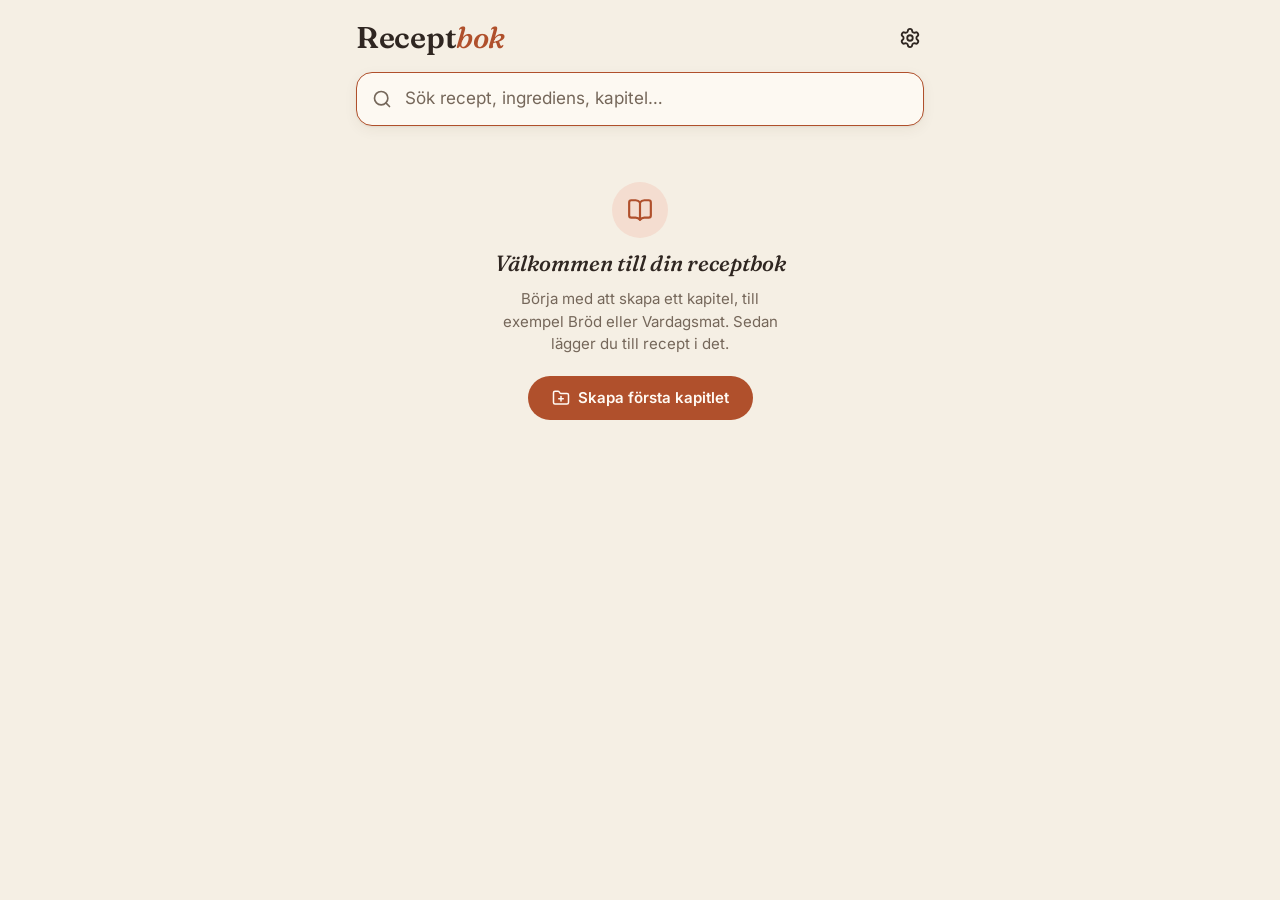
==== index.html @ 86feeeb1 "PWA: manifest, appikoner, service worker för offline och uppdateringsbanner Co-Authored-By: Claude O" ====
<!doctype html>
<html lang="sv">
<head>
<meta charset="utf-8">
<meta name="viewport" content="width=device-width, initial-scale=1, viewport-fit=cover">
<title>Receptbok</title>
<meta name="description" content="Personlig receptbok som fungerar offline.">
<meta name="theme-color" content="#f5efe4" media="(prefers-color-scheme: light)">
<meta name="theme-color" content="#1c1714" media="(prefers-color-scheme: dark)">
<link rel="manifest" href="manifest.webmanifest">
<link rel="icon" type="image/png" href="icons/favicon.png">
<link rel="apple-touch-icon" href="icons/apple-touch-icon.png">
<link rel="preload" href="fonts/inter-latin-wght-normal.woff2" as="font" type="font/woff2" crossorigin>
<link rel="preload" href="fonts/fraunces-latin-wght-normal.woff2" as="font" type="font/woff2" crossorigin>
<link rel="stylesheet" href="css/tokens.css">
<link rel="stylesheet" href="css/app.css">
<link rel="modulepreload" href="js/db.js">
<link rel="modulepreload" href="js/migrate.js">
<link rel="modulepreload" href="js/store.js">
<link rel="modulepreload" href="js/router.js">
<link rel="modulepreload" href="js/ui.js">
<link rel="modulepreload" href="js/icons.js">
<link rel="modulepreload" href="js/format.js">
<link rel="modulepreload" href="js/search.js">
<link rel="modulepreload" href="js/components.js">
<link rel="modulepreload" href="js/views/home.js">
<script type="module" src="js/app.js"></script>
</head>
<body>
<div id="app" class="app"></div>
<noscript><p style="padding:16px">Receptbok behöver JavaScript för att fungera.</p></noscript>
</body>
</html>
---- css/tokens.css ----
/* Design tokens för Receptbok.
   Ändra färger, typsnitt, avstånd och radier här – allt annat utgår från dessa. */

@font-face {
  font-family: "Fraunces";
  src: url("../fonts/fraunces-latin-wght-normal.woff2") format("woff2");
  font-weight: 300 800;
  font-style: normal;
  font-display: swap;
}
@font-face {
  font-family: "Fraunces";
  src: url("../fonts/fraunces-latin-wght-italic.woff2") format("woff2");
  font-weight: 300 800;
  font-style: italic;
  font-display: swap;
}
@font-face {
  font-family: "Inter";
  src: url("../fonts/inter-latin-wght-normal.woff2") format("woff2");
  font-weight: 400 700;
  font-style: normal;
  font-display: swap;
}

:root {
  /* Färger – ljust läge: papper, varm mörk text, terrakotta */
  --bg: #f5efe4;
  --surface: #fdf9f2;
  --surface-2: #ece3d4;
  --text: #2f2621;
  --text-muted: #75675a;
  --line: #e2d6c4;
  --accent: #b0502c;
  --accent-strong: #933f20;
  --accent-ink: #fffaf4;
  --accent-soft: #f4ddd0;
  --success: #5e7a3a;
  --snack-action: #f0a07f;
  --danger: #a8322a;
  --shadow: 0 1px 2px rgb(70 45 25 / .06), 0 4px 14px rgb(70 45 25 / .06);

  /* "Under utveckling": anteckningsblock */
  --dev-bg: #fbf5df;
  --dev-line: #ece0b4;
  --dev-ink: #7d6111;
  --dev-soft: #f3e7bd;

  /* Kapitelfärger */
  --ch-terrakotta: #b0502c;
  --ch-oliv: #6b7a37;
  --ch-senap: #b08417;
  --ch-plommon: #84466a;
  --ch-skog: #3f6b5a;
  --ch-lera: #8a6248;

  /* Typografi */
  --font-serif: "Fraunces", "Iowan Old Style", Georgia, serif;
  --font-sans: "Inter", system-ui, -apple-system, "Segoe UI", Roboto, sans-serif;
  --fs-xs: .8125rem;
  --fs-sm: .9375rem;
  --fs-base: 1.0625rem;
  --fs-lg: 1.25rem;
  --fs-xl: 1.375rem;
  --fs-2xl: clamp(1.5rem, 1rem + 2.6vw, 1.875rem);
  --fs-cook: 1.3125rem;
  --lh: 1.5;

  /* Avstånd och former */
  --sp-1: 4px;
  --sp-2: 8px;
  --sp-3: 12px;
  --sp-4: 16px;
  --sp-5: 24px;
  --sp-6: 32px;
  --sp-7: 48px;
  --radius-sm: 10px;
  --radius: 16px;
  --radius-lg: 22px;
  --tap: 44px;
  --dur: 180ms;

  color-scheme: light;
}

@media (prefers-color-scheme: dark) {
  :root:not([data-theme="light"]) {
    --bg: #1c1714;
    --surface: #26201b;
    --surface-2: #322a23;
    --text: #f0e6d9;
    --text-muted: #a99a8a;
    --line: #3b3129;
    --accent: #e27e57;
    --accent-strong: #f0956f;
    --accent-ink: #1c1714;
    --accent-soft: #48291c;
    --success: #9db86b;
    --snack-action: #a8441f;
    --danger: #f08b7c;
    --shadow: 0 1px 2px rgb(0 0 0 / .25), 0 4px 14px rgb(0 0 0 / .2);
    --dev-bg: #29231a;
    --dev-line: #3a311f;
    --dev-ink: #dcb75a;
    --dev-soft: #3d3220;
    --ch-terrakotta: #e27e57;
    --ch-oliv: #a8b86a;
    --ch-senap: #dcb75a;
    --ch-plommon: #c98bb0;
    --ch-skog: #7fb39d;
    --ch-lera: #c49a7e;
    color-scheme: dark;
  }
}
:root[data-theme="dark"] {
  --bg: #1c1714;
  --surface: #26201b;
  --surface-2: #322a23;
  --text: #f0e6d9;
  --text-muted: #a99a8a;
  --line: #3b3129;
  --accent: #e27e57;
  --accent-strong: #f0956f;
  --accent-ink: #1c1714;
  --accent-soft: #48291c;
  --success: #9db86b;
  --snack-action: #a8441f;
  --danger: #f08b7c;
  --shadow: 0 1px 2px rgb(0 0 0 / .25), 0 4px 14px rgb(0 0 0 / .2);
  --dev-bg: #29231a;
  --dev-line: #3a311f;
  --dev-ink: #dcb75a;
  --dev-soft: #3d3220;
  --ch-terrakotta: #e27e57;
  --ch-oliv: #a8b86a;
  --ch-senap: #dcb75a;
  --ch-plommon: #c98bb0;
  --ch-skog: #7fb39d;
  --ch-lera: #c49a7e;
  color-scheme: dark;
}

@media (prefers-reduced-motion: reduce) {
  :root { --dur: 0ms; }
}
---- css/app.css ----
/* Receptbok – appens utseende. Färger, typsnitt och avstånd kommer från tokens.css. */

*, *::before, *::after { box-sizing: border-box; }
html { -webkit-text-size-adjust: 100%; text-size-adjust: 100%; -webkit-tap-highlight-color: transparent; }
body {
  margin: 0;
  background: var(--bg);
  color: var(--text);
  font: 400 var(--fs-base)/var(--lh) var(--font-sans);
  overflow-x: hidden;
  overscroll-behavior-y: none;
}
button, input, select, textarea { font: inherit; color: inherit; }
button { cursor: pointer; }
a { color: inherit; text-decoration: none; }
h1, h2, h3 { overflow-wrap: break-word; hyphens: auto; }
[hidden] { display: none !important; }
.icon { width: 1.25em; height: 1.25em; flex: none; display: block; }
:focus-visible { outline: 2px solid var(--accent); outline-offset: 2px; border-radius: 6px; }
.sr-only { position: absolute; width: 1px; height: 1px; overflow: hidden; clip: rect(0 0 0 0); white-space: nowrap; }
.muted { color: var(--text-muted); }

.app { max-width: 600px; margin: 0 auto; min-height: 100dvh; }
.view { min-height: 100dvh; padding-bottom: calc(var(--sp-6) + env(safe-area-inset-bottom, 0px)); }
.page { padding: 0 var(--sp-4); }

/* ---------- Övergångar mellan vyer ---------- */
@media (prefers-reduced-motion: no-preference) {
  ::view-transition-old(root), ::view-transition-new(root) { animation-duration: 200ms; animation-timing-function: ease; }
  [data-nav="forward"]::view-transition-new(root) { animation-name: vt-in-right; }
  [data-nav="forward"]::view-transition-old(root) { animation-name: vt-fade-out; }
  [data-nav="back"]::view-transition-new(root) { animation-name: vt-in-left; }
  [data-nav="back"]::view-transition-old(root) { animation-name: vt-fade-out; }
  .view { animation: view-in var(--dur) ease; }
}
@keyframes vt-in-right { from { opacity: 0; transform: translateX(24px); } }
@keyframes vt-in-left { from { opacity: 0; transform: translateX(-24px); } }
@keyframes vt-fade-out { to { opacity: 0; } }
@keyframes view-in { from { opacity: .4; } }

/* ---------- Appbar och knappar ---------- */
.appbar {
  position: sticky; top: 0; z-index: 10;
  display: flex; align-items: center; gap: var(--sp-1);
  padding: calc(var(--sp-2) + env(safe-area-inset-top, 0px)) var(--sp-2) var(--sp-2);
  background: color-mix(in srgb, var(--bg) 92%, transparent);
  backdrop-filter: blur(8px);
}
.appbar .spacer { flex: 1; }
.icon-btn {
  width: var(--tap); height: var(--tap); flex: none; border-radius: 999px; border: 0; background: none;
  display: grid; place-items: center; color: var(--text); transition: background var(--dur);
}
.icon-btn:active { background: var(--surface-2); }
.icon-btn:disabled { opacity: .3; }
.icon-btn .icon { width: 22px; height: 22px; }

.btn {
  display: inline-flex; align-items: center; justify-content: center; gap: var(--sp-2);
  min-height: var(--tap); padding: 0 var(--sp-5); border-radius: 999px; border: 0;
  font-weight: 600; font-size: var(--fs-sm); text-align: center;
  transition: transform var(--dur), background var(--dur), filter var(--dur);
  -webkit-user-select: none; user-select: none;
}
.btn:active { transform: scale(.97); filter: brightness(.95); }
.btn .icon { width: 18px; height: 18px; }
.btn-primary { background: var(--accent); color: var(--accent-ink); }
.btn-quiet { background: var(--surface-2); color: var(--text); }
.btn-danger { background: transparent; color: var(--danger); box-shadow: inset 0 0 0 1.5px currentColor; }
.btn-small { min-height: 40px; padding: 0 var(--sp-4); }
.btn-wide { width: 100%; }
.text-btn { border: 0; background: none; color: var(--accent); font-weight: 600; font-size: var(--fs-sm); display: inline-flex; align-items: center; gap: 6px; min-height: var(--tap); padding: 0 var(--sp-2); }
.text-btn .icon { width: 16px; height: 16px; }

.section-title { font: 600 var(--fs-xs)/1 var(--font-sans); text-transform: uppercase; letter-spacing: .09em; color: var(--text-muted); margin: 0 0 var(--sp-3); }
.section-head { display: flex; align-items: center; justify-content: space-between; margin-bottom: var(--sp-1); }
.section-head .section-title { margin: 0; }

/* ---------- Startsida ---------- */
.home { padding-top: env(safe-area-inset-top, 0px); }
.home-head { display: flex; align-items: center; justify-content: space-between; padding: var(--sp-4) 0 var(--sp-3); }
.wordmark { font: 600 var(--fs-2xl)/1 var(--font-serif); letter-spacing: -.01em; margin: 0; font-variation-settings: "SOFT" 50; }
.wordmark em { color: var(--accent); font-style: italic; font-weight: 500; }
.home-head .icon-btn { margin-right: calc(var(--sp-2) * -1); }

.search { position: relative; margin-bottom: var(--sp-5); }
.search .search-icon { position: absolute; left: 16px; top: 50%; translate: 0 -50%; color: var(--text-muted); width: 20px; height: 20px; pointer-events: none; }
.search input {
  width: 100%; min-height: 54px; border-radius: var(--radius); border: 1.5px solid transparent;
  background: var(--surface); box-shadow: var(--shadow); padding: 0 52px 0 48px;
  font-size: var(--fs-base); outline: none; transition: border-color var(--dur); -webkit-appearance: none; appearance: none;
}
.search input::-webkit-search-cancel-button { display: none; }
.search input::placeholder { color: var(--text-muted); }
.search input:focus { border-color: var(--accent); }
.search-clear { position: absolute; right: 5px; top: 50%; translate: 0 -50%; color: var(--text-muted); }

.notice {
  display: flex; align-items: center; gap: var(--sp-3); margin-bottom: var(--sp-5);
  padding: var(--sp-3) var(--sp-4); border-radius: var(--radius-sm); background: var(--dev-soft); color: var(--text); font-size: var(--fs-sm);
}
.notice .icon { color: var(--dev-ink); }
.notice u { color: var(--dev-ink); text-underline-offset: 2px; font-weight: 600; }

.chapters { display: grid; grid-template-columns: repeat(auto-fill, minmax(140px, 1fr)); gap: var(--sp-3); margin: var(--sp-2) 0 var(--sp-6); }
.chapter {
  --c: var(--ch-terrakotta);
  position: relative; text-align: left; border: 0;
  background: var(--surface); border-radius: var(--radius); box-shadow: var(--shadow);
  padding: var(--sp-4); min-height: 104px; display: grid; align-content: space-between; gap: var(--sp-3);
  overflow: hidden; transition: transform var(--dur); min-width: 0;
}
.chapter:active { transform: scale(.98); }
.chapter::after { content: ""; position: absolute; inset: auto -20px -34px auto; width: 92px; height: 92px; border-radius: 50%; background: var(--c); opacity: .14; pointer-events: none; }
.chapter .emoji { font-size: 1.5rem; line-height: 1; min-height: 1.5rem; }
.chapter .name { font: 600 var(--fs-lg)/1.15 var(--font-serif); display: block; overflow-wrap: break-word; hyphens: auto; }
.chapter .count { font-size: var(--fs-xs); color: var(--text-muted); font-variant-numeric: tabular-nums; }
.chapter.add { background: none; box-shadow: none; border: 1.5px dashed var(--line); color: var(--text-muted); align-content: center; justify-items: center; font-size: var(--fs-sm); gap: var(--sp-2); }
.chapter.add::after { display: none; }

.rlist { display: grid; gap: var(--sp-2); margin-bottom: var(--sp-6); }
.rrow {
  --c: var(--ch-terrakotta);
  display: flex; align-items: center; gap: var(--sp-3); width: 100%;
  background: var(--surface); border-radius: var(--radius-sm); padding: var(--sp-3) var(--sp-2) var(--sp-3) var(--sp-4); min-height: 60px;
  transition: background var(--dur);
}
.rrow:active { background: var(--surface-2); }
.rrow .dot { width: 10px; height: 10px; border-radius: 50%; background: var(--c); flex: none; }
.rrow .txt { min-width: 0; flex: 1; display: grid; gap: 2px; }
.rrow .t { font: 600 var(--fs-base)/1.25 var(--font-serif); overflow: hidden; text-overflow: ellipsis; white-space: nowrap; }
.rrow .t mark { background: var(--accent-soft); color: inherit; border-radius: 3px; padding: 0 1px; }
.rrow .sub { font-size: var(--fs-xs); color: var(--text-muted); overflow: hidden; text-overflow: ellipsis; white-space: nowrap; }
.rrow .sub b { font-weight: 600; color: var(--text); }
.rrow .chev { color: var(--text-muted); width: 18px; height: 18px; }
.rrow.dev { background: var(--dev-bg); }

.badge { display: inline-flex; align-items: center; gap: 4px; font: 600 11px/1 var(--font-sans); letter-spacing: .04em; text-transform: uppercase; color: var(--dev-ink); background: var(--dev-soft); border-radius: 999px; padding: 5px 8px; white-space: nowrap; width: max-content; }
.badge .icon { width: 12px; height: 12px; }

.empty { text-align: center; padding: var(--sp-6) var(--sp-4); display: grid; gap: var(--sp-3); justify-items: center; }
.empty-icon { width: 56px; height: 56px; border-radius: 50%; display: grid; place-items: center; background: var(--accent-soft); color: var(--accent); }
.empty-icon .icon { width: 26px; height: 26px; }
.empty .big { font: 500 italic var(--fs-xl)/1.2 var(--font-serif); text-wrap: balance; }
.empty p { margin: 0; color: var(--text-muted); font-size: var(--fs-sm); max-width: 32ch; }
.empty .btn { margin-top: var(--sp-2); max-width: 100%; }

/* ---------- Kapitelsida ---------- */
.page-head { padding: var(--sp-1) 0 var(--sp-5); display: grid; gap: var(--sp-1); }
.page-emoji { font-size: 2rem; line-height: 1; }
.page-title { font: 600 var(--fs-2xl)/1.1 var(--font-serif); margin: 0; letter-spacing: -.01em; text-wrap: balance; }
.page-sub { margin: 0; color: var(--text-muted); font-size: var(--fs-sm); }
.chapter-page .page-head { border-left: 4px solid var(--c); padding-left: var(--sp-3); margin-bottom: var(--sp-5); padding-bottom: 0; }
.view-chapter { padding-bottom: calc(96px + env(safe-area-inset-bottom, 0px)); }
.bottom-bar {
  position: fixed; left: 0; right: 0; bottom: 0; z-index: 5;
  padding: var(--sp-3) var(--sp-4) calc(var(--sp-3) + env(safe-area-inset-bottom, 0px));
  background: linear-gradient(to top, var(--bg) 70%, transparent);
  max-width: 600px; margin: 0 auto;
}

/* ---------- Receptvy ---------- */
.recipe { transition: background var(--dur); }
.view-recipe:has(.is-dev), .view-cook:has(.is-dev) { background: var(--dev-bg); }
.view-recipe:has(.is-dev) .appbar { background: color-mix(in srgb, var(--dev-bg) 92%, transparent); }
.recipe-head { padding: 0 var(--sp-5) var(--sp-4); display: grid; gap: var(--sp-2); justify-items: start; }
.kicker { --c: var(--ch-lera); font-size: var(--fs-xs); font-weight: 600; letter-spacing: .08em; text-transform: uppercase; color: var(--c); }
.recipe-title { font: 600 var(--fs-2xl)/1.1 var(--font-serif); margin: 0; letter-spacing: -.01em; text-wrap: balance; font-variation-settings: "SOFT" 30; overflow-wrap: break-word; hyphens: auto; max-width: 100%; }
.meta { color: var(--text-muted); font-size: var(--fs-sm); display: flex; gap: var(--sp-2) var(--sp-4); flex-wrap: wrap; align-items: center; }
.meta > span { display: inline-flex; align-items: center; gap: 6px; }
.meta .icon { width: 16px; height: 16px; }
.tags { display: inline-flex; flex-wrap: wrap; gap: 6px; }
.tag { background: var(--surface-2); color: var(--text-muted); border-radius: 999px; padding: 2px 10px; font-size: var(--fs-xs); }
.desc { margin: var(--sp-1) 0 0; font: 400 italic var(--fs-base)/1.45 var(--font-serif); color: var(--text-muted); }

.seg { margin: 0 var(--sp-5) var(--sp-5); display: grid; grid-template-columns: 1fr 1fr; background: var(--surface-2); border-radius: 999px; padding: 4px; position: relative; }
.is-dev .seg { background: var(--dev-line); }
.seg button { border: 0; background: none; min-height: 40px; border-radius: 999px; font-weight: 600; font-size: var(--fs-sm); color: var(--text-muted); position: relative; z-index: 1; transition: color var(--dur); }
.seg button[aria-selected="true"] { color: var(--text); }
.seg .pill { position: absolute; top: 4px; bottom: 4px; left: 4px; width: calc(50% - 4px); border-radius: 999px; background: var(--surface); box-shadow: var(--shadow); transition: translate var(--dur) ease; }
.seg[data-tab="steps"] .pill { translate: 100% 0; }

.panel { padding: 0 var(--sp-5); }
.group-name { font: 600 italic var(--fs-lg)/1.2 var(--font-serif); margin: var(--sp-5) 0 var(--sp-1); }
.panel > .group-name:first-child { margin-top: 0; }
.ing { list-style: none; margin: 0; padding: 0; }
.ing li {
  display: grid; grid-template-columns: 3.4em 2.4em minmax(0, 1fr); column-gap: var(--sp-2); align-items: baseline;
  min-height: var(--tap); padding: 10px 0; border-bottom: 1px solid var(--line); cursor: pointer;
  transition: opacity var(--dur); -webkit-user-select: none; user-select: none;
}
.is-dev .ing li { border-bottom-color: var(--dev-line); }
.ing li:last-child { border-bottom: 0; }
.ing .amt { text-align: right; font-variant-numeric: tabular-nums; font-weight: 600; }
.ing .unit { color: var(--text-muted); font-size: .92em; overflow-wrap: anywhere; }
.ing .name { min-width: 0; overflow-wrap: break-word; }
.ing .note { color: var(--text-muted); font-size: .88em; }
.ing li.done, .steps li.done { opacity: .38; }
.ing li.done .name { text-decoration: line-through; text-decoration-thickness: 1.5px; }

.steps { list-style: none; margin: 0; padding: 0; display: grid; }
.steps li { display: grid; grid-template-columns: 1.8em minmax(0, 1fr); gap: var(--sp-3); padding: var(--sp-3) 0; cursor: pointer; transition: opacity var(--dur), background var(--dur); -webkit-user-select: none; user-select: none; }
.step-n { font: 600 var(--fs-lg)/1.25 var(--font-serif); color: var(--accent); text-align: right; font-variant-numeric: tabular-nums; }
.steps li.done .step-n { color: var(--success); }
.step-text { overflow-wrap: break-word; }

.recipe-actions { display: flex; gap: var(--sp-3); padding: var(--sp-5) var(--sp-5) 0; flex-wrap: wrap; }
.recipe-actions .btn { flex: 1; min-width: 130px; }

/* ---------- Kokläge ---------- */
.awake {
  position: sticky; top: 0; z-index: 11;
  margin: 0; display: flex; align-items: center; gap: var(--sp-2);
  padding: calc(var(--sp-2) + env(safe-area-inset-top, 0px)) var(--sp-4) var(--sp-2);
  background: var(--accent-soft); color: var(--accent-strong); font: 600 var(--fs-xs)/1.3 var(--font-sans);
}
.awake .icon { width: 16px; height: 16px; }
.awake .pulse { width: 8px; height: 8px; border-radius: 50%; background: var(--accent); margin-left: auto; flex: none; animation: pulse 2.4s ease-in-out infinite; }
.awake.off { background: var(--surface-2); color: var(--text-muted); cursor: pointer; }
.awake.off .pulse { animation: none; background: var(--text-muted); }
@keyframes pulse { 50% { opacity: .25; } }
@media (prefers-reduced-motion: reduce) { .awake .pulse { animation: none; } }
.view-cook .appbar { position: static; }
.cook .seg button { min-height: 48px; font-size: 1rem; }
.cook .panel { font-size: var(--fs-cook); }
.cook .ing li { grid-template-columns: 3.2em 2.2em minmax(0, 1fr); min-height: 56px; padding: 12px 0; line-height: 1.3; }
.cook .steps li { line-height: 1.45; grid-template-columns: 1.4em minmax(0, 1fr); padding: var(--sp-4) 0; border-bottom: 1px solid var(--line); }
.cook .step-n { font-size: 1.25em; line-height: 1.15; }
.cook .steps li.current { background: var(--surface); margin-inline: calc(var(--sp-3) * -1); padding-inline: var(--sp-3); border-radius: var(--radius-sm); border-bottom-color: transparent; box-shadow: var(--shadow); }
.cook .group-name { font-size: 1.1em; }
.exit-cook { margin: var(--sp-5) var(--sp-5) 0; width: calc(100% - 2 * var(--sp-5)); }

/* ---------- Formulär ---------- */
.field { display: grid; gap: 6px; margin-bottom: var(--sp-4); min-width: 0; }
.field-label { font-size: var(--fs-xs); font-weight: 600; color: var(--text-muted); letter-spacing: .02em; }
.field-label .opt { font-weight: 400; }
.field-row { display: grid; grid-template-columns: 1fr 1fr; gap: var(--sp-3); }
.input {
  width: 100%; min-height: var(--tap); border: 1.5px solid var(--line); border-radius: var(--radius-sm);
  background: var(--surface); padding: 8px 12px; font-size: var(--fs-base); outline: none;
  transition: border-color var(--dur); min-width: 0;
}
.input:focus { border-color: var(--accent); }
.input::placeholder { color: var(--text-muted); opacity: .8; }
.input.invalid { border-color: var(--danger); }
textarea.input { resize: none; line-height: 1.4; overflow: hidden; }
select.input { -webkit-appearance: none; appearance: none; padding-right: 32px;
  background-image: linear-gradient(45deg, transparent 50%, var(--text-muted) 50%), linear-gradient(135deg, var(--text-muted) 50%, transparent 50%);
  background-position: calc(100% - 18px) 55%, calc(100% - 13px) 55%; background-size: 5px 5px; background-repeat: no-repeat; }
.field-error { color: var(--danger); font-size: var(--fs-xs); margin: 0; }

/* ---------- Redigera ---------- */
.appbar-edit { gap: var(--sp-2); }
.saved { font-size: var(--fs-xs); color: var(--text-muted); display: inline-flex; align-items: center; gap: 4px; white-space: nowrap; }
.saved .icon { width: 14px; height: 14px; color: var(--success); }
.edit { padding-top: var(--sp-2); }
.title-input {
  width: 100%; border: 0; border-bottom: 1.5px solid var(--line); background: none; outline: none; resize: none; overflow: hidden;
  font: 600 var(--fs-2xl)/1.15 var(--font-serif); padding: var(--sp-2) 0; margin-bottom: var(--sp-5); color: var(--text);
}
.title-input:focus { border-bottom-color: var(--accent); }
.title-input::placeholder { color: var(--text-muted); opacity: .6; }
.ed-section { margin-top: var(--sp-6); }
.ed-heading { font: 600 var(--fs-xl)/1.2 var(--font-serif); margin: 0 0 var(--sp-3); }
.ed-list { display: grid; gap: var(--sp-2); }
.ed-empty { color: var(--text-muted); font-size: var(--fs-sm); margin: 0; }
.ed-row { background: var(--surface); border-radius: var(--radius-sm); padding: var(--sp-2); box-shadow: var(--shadow); }
.ed-row .input { background: var(--bg); border-color: transparent; }
.ed-row .input:focus { border-color: var(--accent); }
.ed-ing { display: grid; grid-template-columns: 3.4em 4em minmax(0, 1fr) var(--tap); gap: 6px; align-items: center; }
.ed-ing .name { grid-column: 3 / 5; }
.ed-ing .ed-menu { grid-column: 4; grid-row: 2; }
.ed-ing .amt { text-align: right; font-variant-numeric: tabular-nums; padding-inline: 6px; }
.ed-ing .unit { padding-inline: 6px; }
.ed-ing .note { grid-column: 1 / 4; grid-row: 2; min-height: 38px; font-size: var(--fs-sm); background: transparent; }
.ed-ing .amt-err { grid-column: 1 / -1; padding: 0 4px; }
.ed-group { display: grid; grid-template-columns: auto minmax(0, 1fr) var(--tap); gap: var(--sp-2); align-items: center; background: transparent; box-shadow: none; padding-inline: 0; margin-top: var(--sp-2); }
.ed-group-icon { color: var(--text-muted); width: 18px; height: 18px; }
.ed-group .input { font: 600 italic var(--fs-lg) var(--font-serif); background: transparent; border-bottom: 1.5px solid var(--line); border-radius: 0; padding-inline: 0; }
.ed-step { display: grid; grid-template-columns: 1.6em minmax(0, 1fr) var(--tap); gap: 6px; align-items: start; }
.ed-step .step-n { padding-top: 9px; font-size: var(--fs-base); }
.ed-menu { color: var(--text-muted); }
.ed-add { display: flex; flex-wrap: wrap; gap: var(--sp-2); margin-top: var(--sp-3); }
.paste-area { overflow: auto !important; min-height: 180px; font-size: var(--fs-sm); }

/* ---------- Inställningar ---------- */
.card { background: var(--surface); border-radius: var(--radius); box-shadow: var(--shadow); padding: var(--sp-5); margin-bottom: var(--sp-4); }
.card p { margin: 0 0 var(--sp-3); font-size: var(--fs-sm); }
.card-title { font: 600 var(--fs-lg)/1.2 var(--font-serif); margin: 0 0 var(--sp-3); display: flex; align-items: center; gap: var(--sp-2); }
.card-title .icon { color: var(--accent); }
.btn-col { display: grid; gap: var(--sp-2); }
.facts { display: grid; grid-template-columns: auto 1fr; gap: var(--sp-2) var(--sp-4); margin: 0; font-size: var(--fs-sm); }
.facts dt { color: var(--text-muted); }
.facts dd { margin: 0; font-variant-numeric: tabular-nums; }

/* ---------- Bottenark ---------- */
.sheet-wrap { position: fixed; inset: 0; z-index: 50; display: flex; align-items: flex-end; justify-content: center; }
.sheet-backdrop { position: absolute; inset: 0; background: rgb(20 12 6 / .45); opacity: 0; transition: opacity var(--dur); }
.sheet {
  position: relative; width: 100%; max-width: 600px; max-height: 88dvh; overflow-y: auto; overscroll-behavior: contain;
  background: var(--surface); border-radius: var(--radius-lg) var(--radius-lg) 0 0;
  padding: var(--sp-2) var(--sp-5) calc(var(--sp-5) + env(safe-area-inset-bottom, 0px));
  transform: translateY(100%); transition: transform var(--dur) ease;
}
.sheet-wrap.open .sheet-backdrop { opacity: 1; }
.sheet-wrap.open .sheet { transform: none; }
.sheet-handle { width: 40px; height: 4px; border-radius: 4px; background: var(--line); margin: 0 auto var(--sp-3); }
.sheet-title { font: 600 var(--fs-xl)/1.2 var(--font-serif); margin: 0 0 var(--sp-4); text-wrap: balance; }
.sheet-text { margin: 0 0 var(--sp-3); color: var(--text-muted); font-size: var(--fs-sm); }
.sheet-actions { display: flex; flex-wrap: wrap; gap: var(--sp-2); margin-top: var(--sp-4); justify-content: flex-end; }
.sheet-actions .btn { flex: 1 1 auto; }
.menu-list { display: grid; margin: 0 calc(var(--sp-3) * -1); }
.menu-item {
  --c: var(--text-muted);
  display: flex; align-items: center; gap: var(--sp-3); width: 100%; min-height: 52px; padding: 0 var(--sp-3);
  border: 0; background: none; border-radius: var(--radius-sm); text-align: left; font-size: var(--fs-base);
}
.menu-item:active { background: var(--surface-2); }
.menu-item > .icon { color: var(--text-muted); }
.menu-item > span:not(.menu-emoji) { flex: 1; min-width: 0; }
.menu-item.danger, .menu-item.danger > .icon { color: var(--danger); }
.menu-item.current { font-weight: 600; }
.menu-item.current > .icon:last-child { color: var(--accent); }
.menu-emoji { width: 28px; text-align: center; font-size: 1.2rem; flex: none; color: var(--c); }

.emoji-grid { display: grid; grid-template-columns: repeat(auto-fill, minmax(44px, 1fr)); gap: 4px; }
.emoji-opt { height: var(--tap); border: 0; border-radius: var(--radius-sm); background: var(--bg); font-size: 1.3rem; }
.emoji-opt.none { color: var(--text-muted); }
.emoji-opt[aria-checked="true"] { background: var(--accent-soft); box-shadow: inset 0 0 0 2px var(--accent); }
.swatches { display: flex; flex-wrap: wrap; gap: var(--sp-2); }
.swatch { width: var(--tap); height: var(--tap); border-radius: 50%; border: 0; background: var(--c); }
.swatch[aria-checked="true"] { box-shadow: 0 0 0 3px var(--surface), 0 0 0 5px var(--c); }

.sort-list { list-style: none; margin: 0; padding: 0; display: grid; gap: 2px; }
.sort-row { --c: var(--text-muted); display: flex; align-items: center; gap: var(--sp-2); min-height: 52px; border-bottom: 1px solid var(--line); }
.sort-row:last-child { border-bottom: 0; }
.sort-name { flex: 1; min-width: 0; overflow: hidden; text-overflow: ellipsis; white-space: nowrap; }

/* ---------- Snackbar och uppdateringsbanner ---------- */
.snackbar {
  position: fixed; left: var(--sp-4); right: var(--sp-4); bottom: calc(var(--sp-4) + env(safe-area-inset-bottom, 0px)); z-index: 60;
  max-width: 560px; margin: 0 auto;
  background: var(--text); color: var(--bg); border-radius: var(--radius-sm);
  padding: var(--sp-2) var(--sp-2) var(--sp-2) var(--sp-4); min-height: 52px;
  display: flex; align-items: center; justify-content: space-between; gap: var(--sp-2);
  font-size: var(--fs-sm); box-shadow: 0 8px 24px rgb(0 0 0 / .2);
  transform: translateY(150%); opacity: 0; transition: transform var(--dur) ease, opacity var(--dur);
  pointer-events: none;
}
.snackbar.show { transform: none; opacity: 1; pointer-events: auto; }
.snackbar button { border: 0; background: none; color: var(--snack-action); font-weight: 700; min-height: 40px; padding: 0 var(--sp-3); flex: none; }
.view-chapter ~ .snackbar, body:has(.bottom-bar) .snackbar { bottom: calc(80px + env(safe-area-inset-bottom, 0px)); }

.update-banner {
  position: fixed; left: 50%; translate: -50% 0; top: calc(var(--sp-2) + env(safe-area-inset-top, 0px)); z-index: 55;
  display: flex; align-items: center; gap: var(--sp-2); padding: 4px 4px 4px var(--sp-4);
  background: var(--surface); color: var(--text); border-radius: 999px; box-shadow: var(--shadow), 0 0 0 1px var(--line);
  font-size: var(--fs-sm); white-space: nowrap; max-width: calc(100% - 32px);
}
.update-banner button { border: 0; border-radius: 999px; background: var(--accent); color: var(--accent-ink); font-weight: 600; min-height: var(--tap); padding: 0 var(--sp-4); }
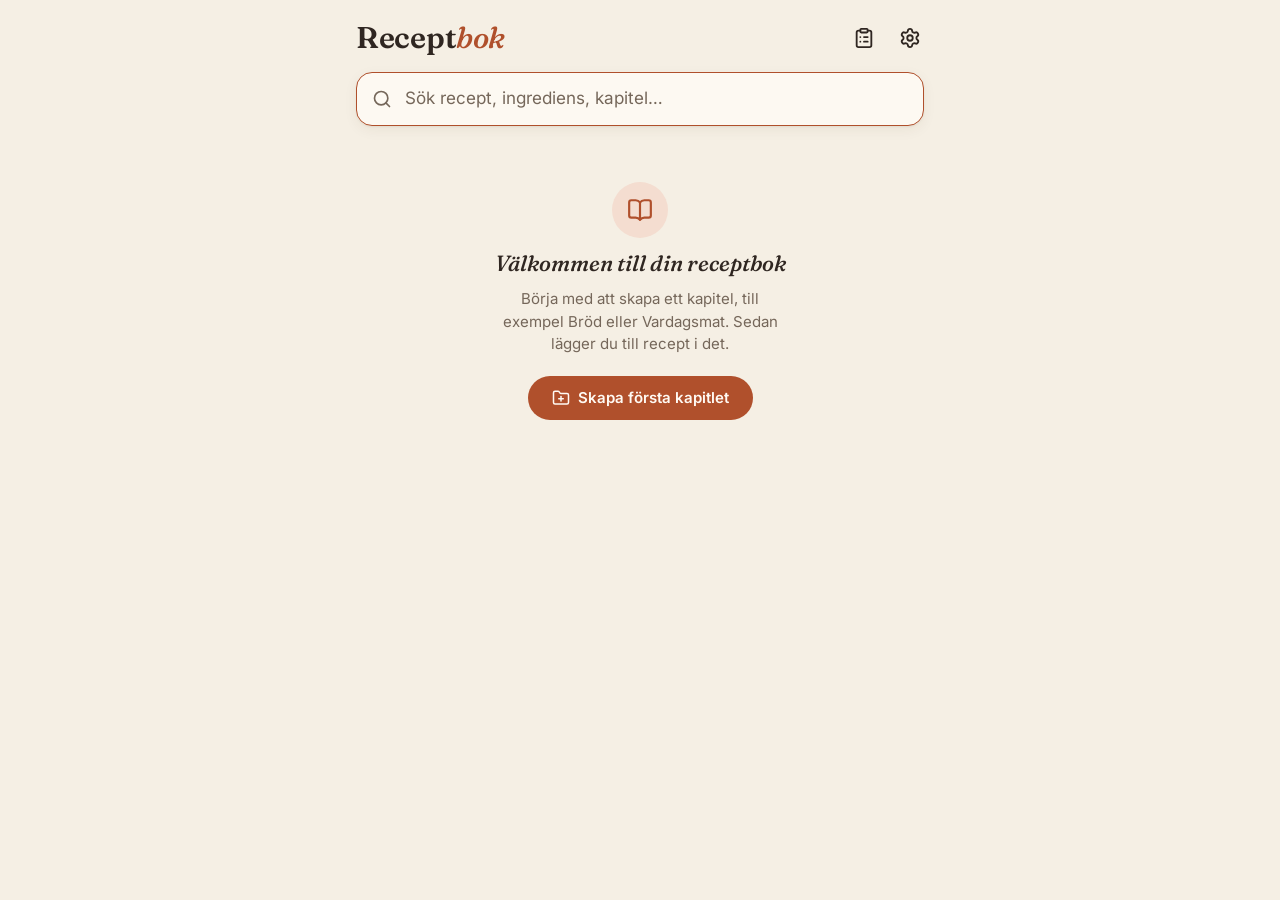
==== commit 37c7dcae: "Tre teman: Terrakotta, Herbarium och Seriös Herbarium (Olivlunds färger) får Cormorant Garamond och " ====
--- a/index.html
+++ b/index.html
@@ -7,6 +7,22 @@
 <meta name="description" content="Personlig receptbok som fungerar offline.">
 <meta name="theme-color" content="#f5efe4" media="(prefers-color-scheme: light)">
 <meta name="theme-color" content="#1c1714" media="(prefers-color-scheme: dark)">
+<script>
+  // Valt färgläge och färgtema (se js/theme.js) sätts innan sidan ritas, så att den inte blinkar.
+  try {
+    var t = localStorage.getItem('receptbok-tema');
+    var p = localStorage.getItem('receptbok-palett');
+    var bg = {"terrakotta": ["#f5efe4", "#1c1714"], "herbarium": ["#f1efe6", "#191b15"], "serios": ["#ffffff", "#0f0f0f"]};
+    if (p === 'olivlund') p = 'herbarium';
+    if (!bg[p]) p = 'terrakotta';
+    if (p !== 'terrakotta') document.documentElement.dataset.palette = p;
+    if (t === 'light' || t === 'dark') document.documentElement.dataset.theme = t;
+    document.querySelectorAll('meta[name="theme-color"]').forEach(function (m) {
+      var dark = t === 'dark' || (t !== 'light' && m.media.indexOf('dark') >= 0);
+      m.content = bg[p][dark ? 1 : 0];
+    });
+  } catch (e) {}
+</script>
 <link rel="manifest" href="manifest.webmanifest">
 <link rel="icon" type="image/png" href="icons/favicon.png">
 <link rel="apple-touch-icon" href="icons/apple-touch-icon.png">
@@ -14,6 +30,7 @@
 <link rel="preload" href="fonts/fraunces-latin-wght-normal.woff2" as="font" type="font/woff2" crossorigin>
 <link rel="stylesheet" href="css/tokens.css">
 <link rel="stylesheet" href="css/app.css">
+<link rel="stylesheet" href="css/themes.css">
 <link rel="modulepreload" href="js/db.js">
 <link rel="modulepreload" href="js/migrate.js">
 <link rel="modulepreload" href="js/store.js">
@@ -25,6 +42,43 @@
 <link rel="modulepreload" href="js/components.js">
 <link rel="modulepreload" href="js/views/home.js">
 <script type="module" src="js/app.js"></script>
+<script>
+  // Nödläge: om appen inte har startat efter några sekunder visas en hjälpruta.
+  // "Reparera" tar bort appens sparade programfiler (inte recepten) och laddar om.
+  setTimeout(function () {
+    if (document.documentElement.dataset.booted || (document.getElementById('app') || {}).children?.length) return;
+    var box = document.createElement('div');
+    box.className = 'rescue';
+    box.innerHTML = '<h1>Receptboken startar inte</h1>' +
+      '<p>Dina recept finns kvar i telefonen. Prova i den här ordningen:</p>' +
+      '<p>1. Stäng alla andra fönster och Chrome-flikar med Receptbok och tryck <b>Ladda om</b>.</p>' +
+      '<p>2. Hjälper inte det: tryck <b>Reparera appen</b>. Appens programfiler hämtas på nytt – recepten påverkas inte. Kräver internet.</p>' +
+      '<button type="button" id="rescue-reload">Ladda om</button>' +
+      '<button type="button" id="rescue-repair">Reparera appen</button>';
+    document.body.appendChild(box);
+    document.getElementById('rescue-reload').onclick = function () { location.reload(); };
+    document.getElementById('rescue-repair').onclick = async function () {
+      this.disabled = true;
+      this.textContent = 'Reparerar…';
+      try {
+        var regs = await navigator.serviceWorker.getRegistrations();
+        for (var r of regs) await r.unregister();
+        var keys = await caches.keys();
+        for (var k of keys) if (k.indexOf('receptbok-') === 0) await caches.delete(k);
+        // Installera service workern på nytt: den hämtar alla filer med nya adresser (?v=…),
+        // så inga gamla kopior följer med. Vänta tills den är klar och ladda sedan om.
+        var reg = await navigator.serviceWorker.register('sw.js', { updateViaCache: 'none' });
+        await new Promise(function (done) {
+          var w = reg.installing || reg.waiting || reg.active;
+          if (!w || w.state === 'activated') return done();
+          w.addEventListener('statechange', function () { if (w.state === 'activated' || w.state === 'redundant') done(); });
+          setTimeout(done, 20000);
+        });
+      } catch (e) {}
+      location.reload();
+    };
+  }, 6000);
+</script>
 </head>
 <body>
 <div id="app" class="app"></div>
--- a/css/tokens.css
+++ b/css/tokens.css
@@ -29,6 +29,7 @@
   --surface: #fdf9f2;
   --surface-2: #ece3d4;
   --text: #2f2621;
+  --title: var(--text); /* rubriker – egen färg i vissa teman */
   --text-muted: #75675a;
   --line: #e2d6c4;
   --accent: #b0502c;
@@ -38,6 +39,12 @@
   --success: #5e7a3a;
   --snack-action: #f0a07f;
   --danger: #a8322a;
+  --diff-add: #4f6f2a;
+  --diff-add-bg: #e6edd3;
+  --diff-rem: #a8322a;
+  --diff-rem-bg: #f6dcd6;
+  --diff-chg: #7d6111;
+  --diff-chg-bg: #f3e7bd;
   --shadow: 0 1px 2px rgb(70 45 25 / .06), 0 4px 14px rgb(70 45 25 / .06);
 
   /* "Under utveckling": anteckningsblock */
@@ -57,6 +64,7 @@
   /* Typografi */
   --font-serif: "Fraunces", "Iowan Old Style", Georgia, serif;
   --font-sans: "Inter", system-ui, -apple-system, "Segoe UI", Roboto, sans-serif;
+  --font-mono: var(--font-sans); /* används av temat Seriös */
   --fs-xs: .8125rem;
   --fs-sm: .9375rem;
   --fs-base: 1.0625rem;
@@ -98,6 +106,12 @@
     --success: #9db86b;
     --snack-action: #a8441f;
     --danger: #f08b7c;
+    --diff-add: #b4cc82;
+    --diff-add-bg: #2e3520;
+    --diff-rem: #f08b7c;
+    --diff-rem-bg: #44241f;
+    --diff-chg: #dcb75a;
+    --diff-chg-bg: #3d3220;
     --shadow: 0 1px 2px rgb(0 0 0 / .25), 0 4px 14px rgb(0 0 0 / .2);
     --dev-bg: #29231a;
     --dev-line: #3a311f;
@@ -126,6 +140,12 @@
   --success: #9db86b;
   --snack-action: #a8441f;
   --danger: #f08b7c;
+  --diff-add: #b4cc82;
+  --diff-add-bg: #2e3520;
+  --diff-rem: #f08b7c;
+  --diff-rem-bg: #44241f;
+  --diff-chg: #dcb75a;
+  --diff-chg-bg: #3d3220;
   --shadow: 0 1px 2px rgb(0 0 0 / .25), 0 4px 14px rgb(0 0 0 / .2);
   --dev-bg: #29231a;
   --dev-line: #3a311f;
--- a/css/app.css
+++ b/css/app.css
@@ -260,26 +260,32 @@
 }
 .title-input:focus { border-bottom-color: var(--accent); }
 .title-input::placeholder { color: var(--text-muted); opacity: .6; }
-.ed-section { margin-top: var(--sp-6); }
+.ed-section { margin-top: 0; }
+.ed-tabs { margin: var(--sp-5) 0 var(--sp-4); }
+.ed-hint { margin: var(--sp-4) 0 0; font-size: var(--fs-xs); color: var(--text-muted); display: flex; align-items: center; gap: 2px; flex-wrap: wrap; }
+.inline-icon { width: 14px; height: 14px; display: inline-block; }
 .ed-heading { font: 600 var(--fs-xl)/1.2 var(--font-serif); margin: 0 0 var(--sp-3); }
 .ed-list { display: grid; gap: var(--sp-2); }
 .ed-empty { color: var(--text-muted); font-size: var(--fs-sm); margin: 0; }
 .ed-row { background: var(--surface); border-radius: var(--radius-sm); padding: var(--sp-2); box-shadow: var(--shadow); }
 .ed-row .input { background: var(--bg); border-color: transparent; }
 .ed-row .input:focus { border-color: var(--accent); }
-.ed-ing { display: grid; grid-template-columns: 3.4em 4em minmax(0, 1fr) var(--tap); gap: 6px; align-items: center; }
+.ed-ing { display: grid; grid-template-columns: 4.2em 4em minmax(0, 1fr) var(--tap); gap: 6px; align-items: center; }
 .ed-ing .name { grid-column: 3 / 5; }
 .ed-ing .ed-menu { grid-column: 4; grid-row: 2; }
-.ed-ing .amt { text-align: right; font-variant-numeric: tabular-nums; padding-inline: 6px; }
-.ed-ing .unit { padding-inline: 6px; }
+.ed-ing .amt { text-align: right; font-variant-numeric: tabular-nums; padding-inline: 6px; font-size: var(--fs-sm); }
+.ed-ing .unit { padding-inline: 6px; font-size: var(--fs-sm); }
 .ed-ing .note { grid-column: 1 / 4; grid-row: 2; min-height: 38px; font-size: var(--fs-sm); background: transparent; }
 .ed-ing .amt-err { grid-column: 1 / -1; padding: 0 4px; }
-.ed-group { display: grid; grid-template-columns: auto minmax(0, 1fr) var(--tap); gap: var(--sp-2); align-items: center; background: transparent; box-shadow: none; padding-inline: 0; margin-top: var(--sp-2); }
-.ed-group-icon { color: var(--text-muted); width: 18px; height: 18px; }
+.ed-group { display: grid; grid-template-columns: minmax(0, 1fr) var(--tap); gap: var(--sp-2); align-items: center; background: transparent; box-shadow: none; padding-inline: 0; margin-top: var(--sp-2); }
 .ed-group .input { font: 600 italic var(--fs-lg) var(--font-serif); background: transparent; border-bottom: 1.5px solid var(--line); border-radius: 0; padding-inline: 0; }
 .ed-step { display: grid; grid-template-columns: 1.6em minmax(0, 1fr) var(--tap); gap: 6px; align-items: start; }
 .ed-step .step-n { padding-top: 9px; font-size: var(--fs-base); }
-.ed-menu { color: var(--text-muted); }
+.ed-menu { color: var(--text-muted); touch-action: none; -webkit-touch-callout: none; -webkit-user-select: none; user-select: none; }
+.ed-row { transition: transform var(--dur) ease, box-shadow var(--dur); }
+.ed-list.sorting .ed-row { -webkit-user-select: none; user-select: none; }
+.ed-row.dragging { transition: none; position: relative; z-index: 5; box-shadow: 0 10px 28px rgb(60 30 10 / .25); background: var(--surface); }
+.ed-row.dragging .ed-menu { color: var(--accent); }
 .ed-add { display: flex; flex-wrap: wrap; gap: var(--sp-2); margin-top: var(--sp-3); }
 .paste-area { overflow: auto !important; min-height: 180px; font-size: var(--fs-sm); }
 
@@ -292,6 +298,10 @@
 .facts { display: grid; grid-template-columns: auto 1fr; gap: var(--sp-2) var(--sp-4); margin: 0; font-size: var(--fs-sm); }
 .facts dt { color: var(--text-muted); }
 .facts dd { margin: 0; font-variant-numeric: tabular-nums; }
+
+.choice { display: grid; grid-template-columns: repeat(3, 1fr); gap: 4px; background: var(--surface-2); border-radius: 999px; padding: 4px; }
+.choice button { border: 0; background: none; min-height: 40px; border-radius: 999px; font-size: var(--fs-sm); font-weight: 600; color: var(--text-muted); padding: 0 6px; }
+.choice button[aria-checked="true"] { background: var(--surface); color: var(--text); box-shadow: var(--shadow); }
 
 /* ---------- Bottenark ---------- */
 .sheet-wrap { position: fixed; inset: 0; z-index: 50; display: flex; align-items: flex-end; justify-content: center; }
@@ -358,3 +368,258 @@
   font-size: var(--fs-sm); white-space: nowrap; max-width: calc(100% - 32px);
 }
 .update-banner button { border: 0; border-radius: 999px; background: var(--accent); color: var(--accent-ink); font-weight: 600; min-height: var(--tap); padding: 0 var(--sp-4); }
+
+/* ---------- Fas 2: utveckling, testloggar, historik ---------- */
+.appbar-title { font-weight: 600; font-size: var(--fs-sm); color: var(--text-muted); margin-left: var(--sp-1); }
+.inline-icon { width: 14px; height: 14px; display: inline-block; vertical-align: -2px; flex: none; }
+.ing li.static, .steps li.static { cursor: default; }
+
+.devnote {
+  display: grid; gap: 4px; width: calc(100% - 2 * var(--sp-5)); margin: 0 var(--sp-5) var(--sp-4); text-align: left;
+  padding: var(--sp-3) var(--sp-4); border: 0; border-radius: var(--radius-sm); background: var(--dev-soft); color: var(--text); font-size: var(--fs-sm);
+}
+.devnote .h { display: flex; justify-content: space-between; gap: var(--sp-2); font-size: var(--fs-xs); color: var(--dev-ink); font-weight: 600; letter-spacing: .03em; text-transform: uppercase; }
+.devnote-text { overflow-wrap: break-word; }
+.changenote { margin: 0 var(--sp-5) var(--sp-4); font-size: var(--fs-sm); color: var(--text-muted); display: flex; gap: 6px; align-items: baseline; }
+.recipe-head .changenote, .page-head .changenote { margin: var(--sp-1) 0 0; display: block; }
+.changenote b { color: var(--text); font-weight: 600; }
+
+.stars { color: var(--dev-ink); letter-spacing: 1px; white-space: nowrap; font-size: var(--fs-sm); }
+.stars-off { opacity: .28; }
+
+.recipe-actions .btn-quiet { flex: 1 1 40%; }
+.is-dev .btn-quiet { background: var(--dev-line); }
+.testlogs { margin: var(--sp-6) var(--sp-5) 0; padding-top: var(--sp-4); border-top: 1px dashed var(--dev-line); }
+.readonly .testlogs { border-top-color: var(--line); }
+.logs { display: grid; gap: var(--sp-2); }
+.log {
+  display: grid; gap: 4px; text-align: left; width: 100%; border: 0; font-size: var(--fs-sm);
+  padding: var(--sp-3) var(--sp-4); border-radius: var(--radius-sm); background: var(--surface); color: var(--text);
+}
+.log-main { display: grid; gap: 4px; text-align: left; width: 100%; border: 0; background: none; padding: 0; color: inherit; font: inherit; }
+button.log-main:active { opacity: .7; }
+.log-head { display: flex; justify-content: space-between; gap: var(--sp-2); font-size: var(--fs-xs); color: var(--text-muted); font-weight: 600; }
+.log-text { overflow-wrap: break-word; white-space: pre-line; }
+.log-empty { font-size: var(--fs-sm); margin: 0; }
+
+.star-row { display: flex; gap: 2px; }
+.star-btn { width: var(--tap); height: var(--tap); border: 0; background: none; font-size: 1.7rem; line-height: 1; color: var(--line); padding: 0; }
+.star-btn.on { color: var(--dev-ink); }
+.log-input { overflow: auto !important; min-height: 100px; }
+
+.edit-banner { display: flex; gap: var(--sp-2); align-items: flex-start; margin: 0 0 var(--sp-4); padding: var(--sp-3) var(--sp-4); border-radius: var(--radius-sm); background: var(--accent-soft); font-size: var(--fs-sm); }
+.edit-banner .icon { color: var(--accent); width: 18px; height: 18px; margin-top: 2px; }
+.prev-logs { background: var(--dev-bg); border-radius: var(--radius-sm); padding: 0 var(--sp-3); margin-bottom: var(--sp-3); box-shadow: inset 0 0 0 1px var(--dev-line); }
+.prev-logs summary { min-height: var(--tap); display: flex; align-items: center; gap: var(--sp-2); font-weight: 600; font-size: var(--fs-sm); color: var(--dev-ink); cursor: pointer; list-style: none; }
+.prev-logs summary::-webkit-details-marker { display: none; }
+.prev-logs summary::after { content: "▾"; margin-left: auto; transition: transform var(--dur); }
+.prev-logs:not([open]) summary::after { transform: rotate(-90deg); }
+.prev-logs summary .icon { width: 18px; height: 18px; }
+.prev-logs .logs, .prev-logs .log-empty { padding-bottom: var(--sp-3); }
+.prev-logs .log { background: var(--surface); }
+.changenote-field { margin-bottom: var(--sp-5); }
+
+.badge-quiet { color: var(--text-muted); background: var(--surface-2); }
+.ro-heading { font: 600 var(--fs-xl)/1.2 var(--font-serif); margin: var(--sp-6) 0 var(--sp-3); }
+.panel > .ro-heading:first-child { margin-top: var(--sp-2); }
+
+.compare-btn { margin-bottom: var(--sp-4); }
+.vlist { list-style: none; margin: 0; padding: 0; display: grid; gap: var(--sp-2); }
+.vrow { display: flex; align-items: center; gap: var(--sp-3); padding: var(--sp-3) var(--sp-2) var(--sp-3) var(--sp-4); background: var(--surface); border-radius: var(--radius-sm); min-height: 64px; }
+.vrow:active { background: var(--surface-2); }
+.vrow.current { box-shadow: inset 3px 0 0 var(--accent); }
+.vnum { font: 600 var(--fs-xl)/1 var(--font-serif); color: var(--accent); min-width: 2.2em; font-variant-numeric: tabular-nums; }
+.vtxt { flex: 1; min-width: 0; display: grid; gap: 2px; }
+.vhead { display: flex; gap: var(--sp-2); align-items: center; font-size: var(--fs-xs); color: var(--text-muted); font-weight: 600; }
+.vtag { display: inline-flex; align-items: center; gap: 3px; background: var(--accent-soft); color: var(--accent-strong); border-radius: 999px; padding: 2px 8px; }
+.vtag .icon { width: 11px; height: 11px; }
+.vnote { font-size: var(--fs-sm); overflow-wrap: break-word; }
+.vstats { font-size: var(--fs-xs); color: var(--text-muted); }
+.vrow .chev { color: var(--text-muted); width: 18px; height: 18px; }
+
+.legend-row { display: flex; gap: var(--sp-2); flex-wrap: wrap; margin-bottom: var(--sp-2); }
+.lg { font-size: var(--fs-xs); font-weight: 600; border-radius: 999px; padding: 3px 10px; }
+.lg.added { background: var(--diff-add-bg); color: var(--diff-add); }
+.lg.removed { background: var(--diff-rem-bg); color: var(--diff-rem); }
+.lg.changed { background: var(--diff-chg-bg); color: var(--diff-chg); }
+.dlist { list-style: none; margin: 0; padding: 0; display: grid; gap: 4px; }
+ol.dlist { counter-reset: d; }
+.d-row { padding: var(--sp-2) var(--sp-3); border-radius: var(--radius-sm); border-left: 3px solid transparent; overflow-wrap: break-word; }
+.d-row.same { color: var(--text-muted); }
+.d-row.added { background: var(--diff-add-bg); border-left-color: var(--diff-add); }
+.d-row.removed { background: var(--diff-rem-bg); border-left-color: var(--diff-rem); text-decoration: line-through; text-decoration-color: var(--diff-rem); color: var(--text-muted); }
+.d-row.changed { background: var(--diff-chg-bg); border-left-color: var(--diff-chg); }
+.d-amt { font-weight: 600; font-variant-numeric: tabular-nums; }
+.d-change { display: block; font-size: var(--fs-sm); color: var(--diff-chg); font-weight: 600; }
+.d-tag { font-weight: 600; margin-right: var(--sp-2); }
+.d-row del { display: block; color: var(--text-muted); text-decoration-color: var(--diff-rem); }
+.d-row ins { display: block; text-decoration: none; }
+
+/* ---------- Fas 3: varianter, skalning, foton ---------- */
+.variant-chips { display: flex; flex-wrap: wrap; gap: var(--sp-2); margin: var(--sp-1) 0; }
+.vchip {
+  display: inline-flex; align-items: center; gap: 6px; min-height: 40px; padding: 0 var(--sp-4);
+  border: 0; border-radius: 999px; background: var(--surface-2); color: var(--text-muted); font-weight: 600; font-size: var(--fs-sm);
+  transition: background var(--dur), color var(--dur);
+}
+.is-dev .vchip { background: var(--dev-line); }
+.vchip.on { background: var(--text); color: var(--bg); }
+.vchip-dev { display: inline-flex; color: var(--dev-ink); }
+.vchip.on .vchip-dev { color: inherit; opacity: .8; }
+.vchip-dev .icon { width: 13px; height: 13px; }
+.title-variant { font-style: italic; font-weight: 500; color: var(--text-muted); }
+.edit-variant { margin: 0 0 var(--sp-2); font-size: var(--fs-sm); color: var(--text-muted); display: flex; align-items: center; gap: 6px; }
+.edit-variant b { color: var(--text); }
+
+.scale-chip {
+  display: inline-flex; align-items: center; gap: 6px; min-height: 36px; padding: 0 var(--sp-3);
+  border: 1.5px solid var(--line); border-radius: 999px; background: none; color: var(--text-muted); font-size: var(--fs-sm); font-weight: 600;
+}
+.scale-chip .icon { width: 15px; height: 15px; }
+.scale-chip.on { border-color: var(--accent); background: var(--accent-soft); color: var(--accent-strong); }
+.ing .amt.scaled { color: var(--accent-strong); }
+.stepper { display: flex; align-items: center; gap: var(--sp-3); }
+.stepper .icon-btn { background: var(--surface-2); font-size: 1.5rem; font-weight: 600; }
+.stepper-val { font: 600 var(--fs-xl)/1 var(--font-serif); min-width: 2.5em; text-align: center; font-variant-numeric: tabular-nums; }
+.choice-wrap { grid-template-columns: repeat(5, 1fr); border-radius: var(--radius-sm); }
+.choice-wrap button { border-radius: 8px; }
+
+.thumbs { display: flex; flex-wrap: wrap; gap: 6px; margin-top: var(--sp-2); }
+.thumb { position: relative; width: 72px; height: 72px; border-radius: 10px; overflow: hidden; border: 0; padding: 0; background: var(--surface-2); flex: none; }
+.thumb img { width: 100%; height: 100%; object-fit: cover; display: block; }
+.thumb-del { position: absolute; top: 2px; right: 2px; width: 28px; height: 28px; border-radius: 50%; border: 0; display: grid; place-items: center; background: rgb(0 0 0 / .55); color: #fff; }
+.thumb-del .icon { width: 16px; height: 16px; }
+.add-photo { display: grid; place-items: center; align-content: center; gap: 2px; cursor: pointer; color: var(--text-muted); font-size: var(--fs-xs); font-weight: 600; border: 1.5px dashed var(--line); background: none; }
+.add-photo .icon { width: 20px; height: 20px; }
+.photo-edit.busy { opacity: .5; pointer-events: none; }
+.photo-full { width: 100%; max-height: 72dvh; object-fit: contain; border-radius: var(--radius-sm); display: block; background: var(--surface-2); }
+
+/* ---------- Nödläge (visas av index.html om appen inte startar) ---------- */
+.rescue { max-width: 480px; margin: 0 auto; padding: calc(var(--sp-6) + env(safe-area-inset-top, 0px)) var(--sp-4) var(--sp-6); display: grid; gap: var(--sp-3); }
+.rescue h1 { font: 600 var(--fs-xl)/1.2 var(--font-serif); margin: 0; }
+.rescue p { margin: 0; font-size: var(--fs-sm); }
+.rescue button { min-height: var(--tap); border: 0; border-radius: 999px; font-weight: 600; background: var(--surface-2); color: var(--text); }
+.rescue #rescue-reload { background: var(--accent); color: var(--accent-ink); margin-top: var(--sp-2); }
+
+/* ---------- Favoriter ---------- */
+.fav-btn.on { color: var(--accent); }
+.fav-btn.on .icon { fill: currentColor; }
+.fav-icon { color: var(--accent); fill: currentColor; }
+.section-title .inline-icon { width: 12px; height: 12px; vertical-align: -1px; }
+.add-photo span { line-height: 1.1; }
+
+/* ---------- Rubrikfärg (egen färg i vissa teman) ---------- */
+.wordmark, .chapter .name, .rrow .t, .page-title, .recipe-title, .group-name, .ed-heading, .ro-heading,
+.sheet-title, .card-title, .empty .big, .title-input, .vrow .vnote, .theme-name { color: var(--title); }
+.text-btn { color: var(--accent-strong); }
+
+/* ---------- Temaväljare ---------- */
+.theme-grid { display: grid; grid-template-columns: repeat(auto-fill, minmax(118px, 1fr)); gap: var(--sp-2); margin-top: var(--sp-3); }
+.theme-card {
+  display: grid; gap: 6px; text-align: left; padding: var(--sp-3); border: 0; border-radius: var(--radius-sm);
+  background: var(--bg); box-shadow: inset 0 0 0 1px var(--line); min-height: var(--tap);
+}
+.theme-card[aria-checked="true"] { box-shadow: inset 0 0 0 2px var(--accent); }
+.theme-name { font: 600 var(--fs-sm)/1.2 var(--font-serif); display: flex; justify-content: space-between; gap: 4px; }
+.theme-name .icon { width: 16px; height: 16px; color: var(--accent); }
+.theme-sw { display: flex; gap: 3px; }
+.theme-sw span { flex: 1; height: 22px; border-radius: 4px; box-shadow: inset 0 0 0 1px rgb(0 0 0 / .08); }
+.theme-desc { font-size: var(--fs-xs); color: var(--text-muted); line-height: 1.35; }
+
+/* ---------- Startsida: favoriter, under utveckling, senast visade ---------- */
+.head-actions { display: flex; gap: 2px; margin-right: calc(var(--sp-2) * -1); }
+.home-head .head-actions .icon-btn { margin: 0; }
+.shelf {
+  display: flex; gap: var(--sp-3); overflow-x: auto; scroll-snap-type: x mandatory; scrollbar-width: none;
+  margin: 0 calc(var(--sp-4) * -1) var(--sp-6); padding: 2px var(--sp-4) var(--sp-2);
+}
+.shelf::-webkit-scrollbar { display: none; }
+.shelf-card {
+  --c: var(--ch-terrakotta);
+  flex: 0 0 138px; scroll-snap-align: start; display: grid; gap: 4px; align-content: start;
+  padding: var(--sp-3); min-height: 112px; border-radius: var(--radius); background: var(--surface); box-shadow: var(--shadow);
+  border-top: 3px solid var(--c); transition: transform var(--dur);
+}
+.shelf-card:active { transform: scale(.97); }
+.shelf-emoji { font-size: 1.35rem; line-height: 1; margin-bottom: 2px; }
+.shelf-title { font: 600 var(--fs-base)/1.2 var(--font-serif); color: var(--title); overflow-wrap: break-word; hyphens: auto;
+  display: -webkit-box; -webkit-line-clamp: 3; -webkit-box-orient: vertical; overflow: hidden; }
+.shelf-sub { font-size: var(--fs-xs); color: var(--text-muted); }
+
+.dev-icon { color: var(--dev-ink); }
+.devlist { margin-bottom: var(--sp-6); border-radius: var(--radius-sm); background: var(--dev-bg); box-shadow: inset 0 0 0 1px var(--dev-line); overflow: hidden; }
+.devrow { display: flex; align-items: baseline; justify-content: space-between; gap: var(--sp-3); min-height: var(--tap); padding: 11px var(--sp-4); }
+.devrow + .devrow { border-top: 1px solid var(--dev-line); }
+.devrow:active { background: var(--dev-soft); }
+.devrow-title { font: 600 var(--fs-sm)/1.3 var(--font-serif); color: var(--title); min-width: 0; overflow: hidden; text-overflow: ellipsis; white-space: nowrap; }
+.devrow-meta { font-size: var(--fs-xs); color: var(--dev-ink); white-space: nowrap; font-variant-numeric: tabular-nums; }
+
+.recent { margin-bottom: var(--sp-6); }
+.recent > summary { list-style: none; cursor: pointer; display: flex; align-items: center; gap: 6px; min-height: var(--tap); margin: 0; }
+.recent > summary::-webkit-details-marker { display: none; }
+.recent-chev { margin-left: auto; display: inline-flex; transition: transform var(--dur); }
+.recent-chev .icon { width: 16px; height: 16px; }
+.recent[open] .recent-chev { transform: rotate(180deg); }
+.recent .rlist { margin: var(--sp-2) 0 0; }
+.section-title .inline-icon { width: 12px; height: 12px; vertical-align: -1px; }
+
+/* ---------- Inköpslistor ---------- */
+.lists-home { padding-top: 0; }
+.list-grid { display: grid; grid-template-columns: repeat(auto-fill, minmax(150px, 1fr)); gap: var(--sp-3); margin: var(--sp-2) 0 var(--sp-6); }
+.list-card {
+  display: grid; grid-template-columns: minmax(0, 1fr); gap: 6px; align-content: start; min-height: 116px; padding: var(--sp-4); border: 0; text-align: left;
+  background: var(--surface); border-radius: var(--radius); box-shadow: var(--shadow); min-width: 0; transition: transform var(--dur);
+}
+.list-card:active { transform: scale(.98); }
+.list-card.pinned { box-shadow: var(--shadow), inset 0 3px 0 var(--accent); }
+.list-card-head { display: flex; justify-content: space-between; gap: 4px; align-items: start; }
+.list-title { font: 600 var(--fs-lg)/1.15 var(--font-serif); color: var(--title); overflow-wrap: break-word; hyphens: auto; min-width: 0; }
+.pin-icon { width: 15px; height: 15px; color: var(--accent); flex: none; margin-top: 3px; }
+.list-sub { font: italic 400 var(--fs-sm)/1.3 var(--font-serif); color: var(--text-muted); }
+.list-progress { display: block; height: 4px; border-radius: 4px; background: var(--surface-2); overflow: hidden; margin-top: auto; }
+.list-progress span { display: block; height: 100%; background: var(--accent); border-radius: inherit; }
+.list-count { font-size: var(--fs-xs); color: var(--text-muted); font-variant-numeric: tabular-nums; }
+.list-card.add { background: none; box-shadow: none; border: 1.5px dashed var(--line); color: var(--text-muted); place-content: center; justify-items: center; font-size: var(--fs-sm); }
+.archive-list { display: grid; margin-top: var(--sp-2); border-top: 1px solid var(--line); }
+.archive-row { display: flex; justify-content: space-between; align-items: baseline; gap: var(--sp-3); min-height: var(--tap); padding: 10px 2px; border-bottom: 1px solid var(--line); }
+.archive-title { font: 600 var(--fs-sm)/1.3 var(--font-serif); color: var(--title); min-width: 0; overflow: hidden; text-overflow: ellipsis; white-space: nowrap; }
+.archive-title i { font-weight: 400; color: var(--text-muted); }
+.archive-date { font-size: var(--fs-xs); color: var(--text-muted); white-space: nowrap; font-variant-numeric: tabular-nums; }
+
+.input-italic { font-style: italic; font-family: var(--font-serif); }
+.check-row { display: flex; gap: var(--sp-3); align-items: flex-start; margin: 0 0 var(--sp-4); font-size: var(--fs-sm); cursor: pointer; }
+.check-row input { width: 22px; height: 22px; margin: 2px 0 0; accent-color: var(--accent); flex: none; }
+
+.awake-quiet { background: var(--surface-2); color: var(--text-muted); }
+.awake-quiet .icon { color: var(--accent); }
+.view-list .appbar { position: static; }
+.shop { padding-bottom: var(--sp-6); }
+.shop-head { display: grid; gap: 4px; justify-items: start; margin-bottom: var(--sp-4); }
+.shop-title { font: 600 var(--fs-2xl)/1.1 var(--font-serif); margin: 0; color: var(--title); text-wrap: balance; overflow-wrap: break-word; max-width: 100%; }
+.shop-sub { font: italic 400 var(--fs-base)/1.35 var(--font-serif); color: var(--text-muted); margin: 0; }
+.shop-count { margin: var(--sp-1) 0 0; font-size: var(--fs-sm); color: var(--text-muted); font-variant-numeric: tabular-nums; }
+.shop-count b { color: var(--accent-strong); font-size: 1.1em; }
+.shop-group { font: 600 italic var(--fs-lg)/1.2 var(--font-serif); color: var(--title); margin: var(--sp-5) 0 var(--sp-1); }
+.shop-items { list-style: none; margin: 0; padding: 0; }
+.shop-item {
+  display: flex; align-items: center; gap: var(--sp-3); min-height: 56px; padding: 10px 0; border-bottom: 1px solid var(--line);
+  font-size: var(--fs-cook); line-height: 1.3; cursor: pointer; -webkit-user-select: none; user-select: none; transition: opacity var(--dur);
+}
+.shop-box { width: 26px; height: 26px; flex: none; border: 2px solid var(--text-muted); border-radius: 7px; display: grid; place-items: center; color: var(--bg); transition: background var(--dur), border-color var(--dur); }
+.shop-box .icon { width: 18px; height: 18px; }
+.shop-text { flex: 1; min-width: 0; overflow-wrap: break-word; }
+.li-amt { font-weight: 600; font-variant-numeric: tabular-nums; }
+.shop-item.done { opacity: .3; }
+.shop-item.done .shop-text { text-decoration: line-through; text-decoration-thickness: 1.5px; }
+.shop-item.done .shop-box { background: var(--text-muted); border-color: var(--text-muted); }
+.keep-icon { color: var(--accent); display: inline-flex; flex: none; }
+.keep-icon .icon { width: 15px; height: 15px; }
+.shop-empty { margin: var(--sp-4) 0; }
+.shop-actions { display: grid; gap: var(--sp-2); margin-top: var(--sp-5); }
+.quick-add { display: flex; gap: var(--sp-2); align-items: center; margin-top: var(--sp-5); }
+.quick-add .input { flex: 1; min-height: 50px; font-size: var(--fs-base); }
+.qa-btn { background: var(--accent); color: var(--accent-ink); }
+.qa-btn:active { background: var(--accent-strong); }
+.qa-hint { font-size: var(--fs-xs); color: var(--text-muted); margin: var(--sp-2) 0 0; }
+.ed-li { display: grid; grid-template-columns: minmax(0, 1fr) auto var(--tap); gap: 6px; align-items: center; }
+.list-card.pinned { grid-column: 1 / -1; min-height: 0; }
--- a/css/themes.css
+++ b/css/themes.css
@@ -0,0 +1,274 @@
+/* Teman (Terrakotta, Herbarium, Seriös). Standardtemat (Terrakotta) ligger i tokens.css; här skrivs bara det som skiljer.
+   Temat väljs i Inställningar och sätts som data-palette på <html>. Ljust/mörkt väljs separat (data-theme). */
+
+@font-face { font-family: "Cormorant"; src: url("../fonts/cormorant-garamond-latin-600-normal.woff2") format("woff2"); font-weight: 600; font-display: swap; }
+@font-face { font-family: "Cormorant"; src: url("../fonts/cormorant-garamond-latin-600-italic.woff2") format("woff2"); font-weight: 600; font-style: italic; font-display: swap; }
+@font-face { font-family: "Nunito"; src: url("../fonts/nunito-latin-wght-normal.woff2") format("woff2"); font-weight: 200 1000; font-display: swap; }
+@font-face { font-family: "Plex Serif"; src: url("../fonts/ibm-plex-serif-latin-400-normal.woff2") format("woff2"); font-weight: 400; font-display: swap; }
+@font-face { font-family: "Plex Serif"; src: url("../fonts/ibm-plex-serif-latin-600-normal.woff2") format("woff2"); font-weight: 600; font-display: swap; }
+@font-face { font-family: "Plex Serif"; src: url("../fonts/ibm-plex-serif-latin-400-italic.woff2") format("woff2"); font-weight: 400; font-style: italic; font-display: swap; }
+@font-face { font-family: "Plex Sans"; src: url("../fonts/ibm-plex-sans-latin-400-normal.woff2") format("woff2"); font-weight: 400; font-display: swap; }
+@font-face { font-family: "Plex Sans"; src: url("../fonts/ibm-plex-sans-latin-600-normal.woff2") format("woff2"); font-weight: 600; font-display: swap; }
+@font-face { font-family: "Plex Mono"; src: url("../fonts/ibm-plex-mono-latin-400-normal.woff2") format("woff2"); font-weight: 400; font-display: swap; }
+@font-face { font-family: "Plex Mono"; src: url("../fonts/ibm-plex-mono-latin-500-normal.woff2") format("woff2"); font-weight: 500; font-display: swap; }
+/* ---------- Herbarium ---------- */
+:root[data-palette="herbarium"] {
+  --bg: #f1efe6;
+  --surface: #faf9f3;
+  --surface-2: #e7e5d7;
+  --text: #2c2e23;
+  --text-muted: #666956;
+  --line: #d3d6be;
+  --accent: #5f6b33;
+  --accent-strong: #4a5427;
+  --accent-ink: #f8f8f0;
+  --accent-soft: #e1e6cf;
+  --title: #3a4526;
+  --snack-action: #a9b872;
+  --dev-bg: #f3efdc;
+  --dev-line: #e2dbbd;
+  --dev-ink: #73652a;
+  --dev-soft: #ebe4c8;
+  color-scheme: light;
+}
+@media (prefers-color-scheme: dark) {
+  :root[data-palette="herbarium"]:not([data-theme="light"]) {
+  --bg: #191b15;
+  --surface: #22251d;
+  --surface-2: #2d3026;
+  --text: #e8e9dc;
+  --text-muted: #a3a68f;
+  --line: #3d4231;
+  --accent: #a9b872;
+  --accent-strong: #c0cd8a;
+  --accent-ink: #191b15;
+  --accent-soft: #33391f;
+  --title: #dfe5c4;
+  --snack-action: #5f6b33;
+  --dev-bg: #24251b;
+  --dev-line: #36372a;
+  --dev-ink: #d4c47c;
+  --dev-soft: #2f3022;
+  color-scheme: dark;
+}
+}
+:root[data-palette="herbarium"][data-theme="dark"] {
+  --bg: #191b15;
+  --surface: #22251d;
+  --surface-2: #2d3026;
+  --text: #e8e9dc;
+  --text-muted: #a3a68f;
+  --line: #3d4231;
+  --accent: #a9b872;
+  --accent-strong: #c0cd8a;
+  --accent-ink: #191b15;
+  --accent-soft: #33391f;
+  --title: #dfe5c4;
+  --snack-action: #5f6b33;
+  --dev-bg: #24251b;
+  --dev-line: #36372a;
+  --dev-ink: #d4c47c;
+  --dev-soft: #2f3022;
+  color-scheme: dark;
+}
+/* ---------- Seriös ---------- */
+:root[data-palette="serios"] {
+  --bg: #ffffff;
+  --surface: #ffffff;
+  --surface-2: #f0f0f0;
+  --text: #111111;
+  --text-muted: #5c5c5c;
+  --line: #d4d4d4;
+  --accent: #111111;
+  --accent-strong: #000000;
+  --accent-ink: #ffffff;
+  --accent-soft: #ebebeb;
+  --title: #111111;
+  --snack-action: #ffffff;
+  --dev-bg: #f7f7f7;
+  --dev-line: #dcdcdc;
+  --dev-ink: #111111;
+  --dev-soft: #ffffff;
+  --diff-add: #111111;
+  --diff-add-bg: #f0f0f0;
+  --diff-rem: #5c5c5c;
+  --diff-rem-bg: #fafafa;
+  --diff-chg: #111111;
+  --diff-chg-bg: #f0f0f0;
+  --success: #111111;
+  --danger: #111111;
+  --ch-terrakotta: #5c5c5c;
+  --ch-oliv: #5c5c5c;
+  --ch-senap: #5c5c5c;
+  --ch-plommon: #5c5c5c;
+  --ch-skog: #5c5c5c;
+  --ch-lera: #5c5c5c;
+  color-scheme: light;
+}
+@media (prefers-color-scheme: dark) {
+  :root[data-palette="serios"]:not([data-theme="light"]) {
+  --bg: #0f0f0f;
+  --surface: #161616;
+  --surface-2: #222222;
+  --text: #ececec;
+  --text-muted: #9a9a9a;
+  --line: #333333;
+  --accent: #ececec;
+  --accent-strong: #ffffff;
+  --accent-ink: #0f0f0f;
+  --accent-soft: #2a2a2a;
+  --title: #ececec;
+  --snack-action: #111111;
+  --dev-bg: #141414;
+  --dev-line: #2e2e2e;
+  --dev-ink: #ececec;
+  --dev-soft: #0f0f0f;
+  --diff-add: #ececec;
+  --diff-add-bg: #222222;
+  --diff-rem: #9a9a9a;
+  --diff-rem-bg: #161616;
+  --diff-chg: #ececec;
+  --diff-chg-bg: #222222;
+  --success: #ececec;
+  --danger: #ececec;
+  --ch-terrakotta: #9a9a9a;
+  --ch-oliv: #9a9a9a;
+  --ch-senap: #9a9a9a;
+  --ch-plommon: #9a9a9a;
+  --ch-skog: #9a9a9a;
+  --ch-lera: #9a9a9a;
+  color-scheme: dark;
+}
+}
+:root[data-palette="serios"][data-theme="dark"] {
+  --bg: #0f0f0f;
+  --surface: #161616;
+  --surface-2: #222222;
+  --text: #ececec;
+  --text-muted: #9a9a9a;
+  --line: #333333;
+  --accent: #ececec;
+  --accent-strong: #ffffff;
+  --accent-ink: #0f0f0f;
+  --accent-soft: #2a2a2a;
+  --title: #ececec;
+  --snack-action: #111111;
+  --dev-bg: #141414;
+  --dev-line: #2e2e2e;
+  --dev-ink: #ececec;
+  --dev-soft: #0f0f0f;
+  --diff-add: #ececec;
+  --diff-add-bg: #222222;
+  --diff-rem: #9a9a9a;
+  --diff-rem-bg: #161616;
+  --diff-chg: #ececec;
+  --diff-chg-bg: #222222;
+  --success: #ececec;
+  --danger: #ececec;
+  --ch-terrakotta: #9a9a9a;
+  --ch-oliv: #9a9a9a;
+  --ch-senap: #9a9a9a;
+  --ch-plommon: #9a9a9a;
+  --ch-skog: #9a9a9a;
+  --ch-lera: #9a9a9a;
+  color-scheme: dark;
+}
+
+/* ---------- Herbarium: antikva, runda former, tunna linjer, etikettkort och ornament ---------- */
+:root[data-palette="herbarium"] {
+  --font-serif: "Cormorant", Garamond, Georgia, serif;
+  --font-sans: "Nunito", system-ui, sans-serif;
+  --radius-sm: 14px; --radius: 18px; --radius-lg: 26px;
+  --fs-2xl: clamp(1.9rem, 1.4rem + 2.6vw, 2.35rem);
+}
+[data-palette="herbarium"] .wordmark { font-size: 2.15rem; }
+[data-palette="herbarium"] .wordmark em { margin-left: -.1em; }
+[data-palette="herbarium"] .section-title {
+  font: 600 italic 1.2rem/1.2 var(--font-serif); text-transform: none; letter-spacing: 0; color: var(--title);
+  display: flex; align-items: center; gap: 8px;
+}
+[data-palette="herbarium"] .section-title::after { content: ""; flex: 1; height: 1px; background: var(--line); }
+[data-palette="herbarium"] .section-head .section-title { flex: 1; }
+[data-palette="herbarium"] .section-title .inline-icon { color: var(--accent); width: 14px; height: 14px; }
+[data-palette="herbarium"] .recent > summary::after { display: none; }
+[data-palette="herbarium"] .search input { border-radius: 999px; box-shadow: inset 0 0 0 1px var(--line); }
+[data-palette="herbarium"] .search input:focus { box-shadow: inset 0 0 0 1.5px var(--accent); border-color: transparent; }
+/* Kapitelkort som herbarieetiketter: tunn inre ram, centrerad text. */
+[data-palette="herbarium"] .chapter {
+  justify-items: center; text-align: center; align-content: center; gap: 6px;
+  box-shadow: inset 0 0 0 6px var(--surface), inset 0 0 0 7px var(--line), 0 1px 2px rgb(40 50 20 / .06);
+}
+[data-palette="herbarium"] .chapter::after { display: none; }
+[data-palette="herbarium"] .chapter .name { font-size: 1.45rem; }
+[data-palette="herbarium"] .chapter .count { text-transform: uppercase; letter-spacing: .08em; font-weight: 700; font-size: .7rem; }
+[data-palette="herbarium"] .chapter.add { box-shadow: none; }
+[data-palette="herbarium"] :is(.rrow .t, .devrow-title) { font-size: 1.15rem; }
+[data-palette="herbarium"] .shelf-card { background: var(--accent-soft); box-shadow: none; border-top: 0; border-radius: 18px 18px 18px 4px; }
+[data-palette="herbarium"] .shelf-title { font-size: 1.2rem; line-height: 1.05; }
+[data-palette="herbarium"] .devlist { box-shadow: none; }
+[data-palette="herbarium"] .devrow + .devrow { border-top-style: dashed; }
+/* Recept */
+[data-palette="herbarium"] .kicker { font-weight: 800; letter-spacing: .14em; }
+[data-palette="herbarium"] .seg { background: none; border-radius: 0; padding: 0; box-shadow: inset 0 -1px 0 var(--line); }
+[data-palette="herbarium"] .seg .pill { top: auto; bottom: 0; left: 0; width: 50%; height: 2px; border-radius: 0; background: var(--accent); box-shadow: none; }
+[data-palette="herbarium"] .seg button { font: 600 1.2rem var(--font-serif); border-radius: 0; }
+[data-palette="herbarium"] .group-name { font-size: 1.35rem; }
+[data-palette="herbarium"] :is(.group-name, .shop-group)::before { content: "❧ "; color: var(--accent); font-style: normal; }
+[data-palette="herbarium"] :is(.ing li, .shop-item, .steps li) { border-bottom-style: dotted; }
+[data-palette="herbarium"] .ing .amt { font-weight: 800; }
+[data-palette="herbarium"] .vchip { background: transparent; box-shadow: inset 0 0 0 1px var(--line); }
+[data-palette="herbarium"] .vchip.on { background: var(--accent); color: var(--accent-ink); box-shadow: none; }
+[data-palette="herbarium"] .btn-quiet { background: transparent; box-shadow: inset 0 0 0 1px var(--line); }
+[data-palette="herbarium"] .btn { font-weight: 800; }
+[data-palette="herbarium"] .scale-chip { border: 0; background: var(--accent-soft); color: var(--accent-strong); }
+[data-palette="herbarium"] :is(.recipe-title, .page-title, .shop-title) { line-height: 1.02; }
+[data-palette="herbarium"] .list-title { font-size: 1.3rem; }
+[data-palette="herbarium"] :is(.list-sub, .shop-sub) { font-size: 1.1rem; }
+[data-palette="herbarium"] .card-title, [data-palette="herbarium"] .sheet-title { font-size: 1.6rem; }
+
+/* ---------- Seriös: typsnitt, raka hörn, linjer i stället för färgytor ---------- */
+:root[data-palette="serios"] {
+  --font-serif: "Plex Serif", Georgia, serif;
+  --font-sans: "Plex Sans", system-ui, sans-serif;
+  --font-mono: "Plex Mono", ui-monospace, monospace;
+  --radius-sm: 0; --radius: 0; --radius-lg: 0;
+  --shadow: none;
+}
+[data-palette="serios"] :is(.btn, .seg, .seg button, .seg .pill, .vchip, .scale-chip, .choice, .choice button, .tag, .badge,
+  .search input, .input, .snackbar, .update-banner, .update-banner button, .emoji-opt, .thumb, .rrow, .chapter, .card, .log,
+  .devnote, .vrow, .d-row, .sheet, .empty-icon, .notice, .lg, .vtag, .edit-banner, .prev-logs, .ed-row, .icon-btn, .menu-item, .theme-card) {
+  border-radius: 0 !important;
+}
+[data-palette="serios"] :is(.chapter, .rrow, .card, .log, .vrow, .ed-row:not(.ed-group), .notice, .theme-card) { box-shadow: none; border: 1px solid var(--line); }
+[data-palette="serios"] .search input { border: 1px solid var(--text); box-shadow: none; }
+[data-palette="serios"] .chapter::after { display: none; }
+[data-palette="serios"] :is(.chapter .emoji, .page-emoji, .kicker, .menu-emoji, .emoji-opt, .rrow .dot) { filter: grayscale(1); }
+[data-palette="serios"] :is(.section-title, .btn, .badge, .seg button, .field-label, .text-btn, .vtag, .lg, .kicker, .meta,
+  .scale-chip, .log-head, .vstats, .appbar-title, .saved, .choice button, .vchip) {
+  font-family: var(--font-mono);
+}
+[data-palette="serios"] :is(.btn, .seg button, .text-btn, .scale-chip, .choice button) { text-transform: uppercase; letter-spacing: .08em; font-size: .78rem; font-weight: 500; }
+[data-palette="serios"] :is(.ing .amt, .d-amt, .stepper-val, .step-n, .vnum) { font-family: var(--font-mono); font-weight: 500; }
+[data-palette="serios"] .btn-quiet { background: transparent; box-shadow: inset 0 0 0 1px var(--text); }
+[data-palette="serios"] .seg { background: none; box-shadow: inset 0 0 0 1px var(--text); }
+[data-palette="serios"] .seg .pill { background: var(--text); box-shadow: none; }
+[data-palette="serios"] .seg button[aria-selected="true"] { color: var(--bg); }
+[data-palette="serios"] .vchip { background: transparent; box-shadow: inset 0 0 0 1px var(--line); }
+/* Vald variant: svart text med tjock ram nedtill i stället för omvända färger. */
+[data-palette="serios"] .vchip.on { background: transparent; color: var(--text); font-weight: 600; box-shadow: inset 0 0 0 1px var(--text), inset 0 -3px 0 var(--text); }
+[data-palette="serios"] .badge { background: none; border: 1px dashed currentColor; }
+[data-palette="serios"] .devnote { background: none; border-left: 2px solid var(--text); padding-left: var(--sp-3); }
+[data-palette="serios"] .wordmark { border-bottom: 2px solid var(--text); padding-bottom: 6px; }
+[data-palette="serios"] .d-row::before { font-family: var(--font-mono); font-weight: 500; margin-right: .5em; }
+[data-palette="serios"] .d-row.added::before { content: "+"; }
+[data-palette="serios"] .d-row.removed::before { content: "−"; }
+[data-palette="serios"] .d-row.changed::before { content: "~"; }
+[data-palette="serios"] .lg.added::before { content: "+ "; }
+[data-palette="serios"] .lg.removed::before { content: "− "; }
+[data-palette="serios"] .lg.changed::before { content: "~ "; }
+[data-palette="serios"] .stars { color: var(--text); }
+[data-palette="serios"] .choice button { font-size: .7rem; letter-spacing: .04em; padding: 0 4px; }
+[data-palette="serios"] :is(.list-card, .shop-box, .qa-btn, .shelf-card, .devlist, .list-progress, .list-progress span) { border-radius: 0 !important; }
+[data-palette="serios"] :is(.list-card, .shelf-card) { box-shadow: none; border: 1px solid var(--line); }
+[data-palette="serios"] .list-card.pinned, [data-palette="serios"] .shelf-card { border-top: 2px solid var(--text); }
+[data-palette="serios"] :is(.list-count, .archive-date, .devrow-meta, .shop-count) { font-family: var(--font-mono); }
